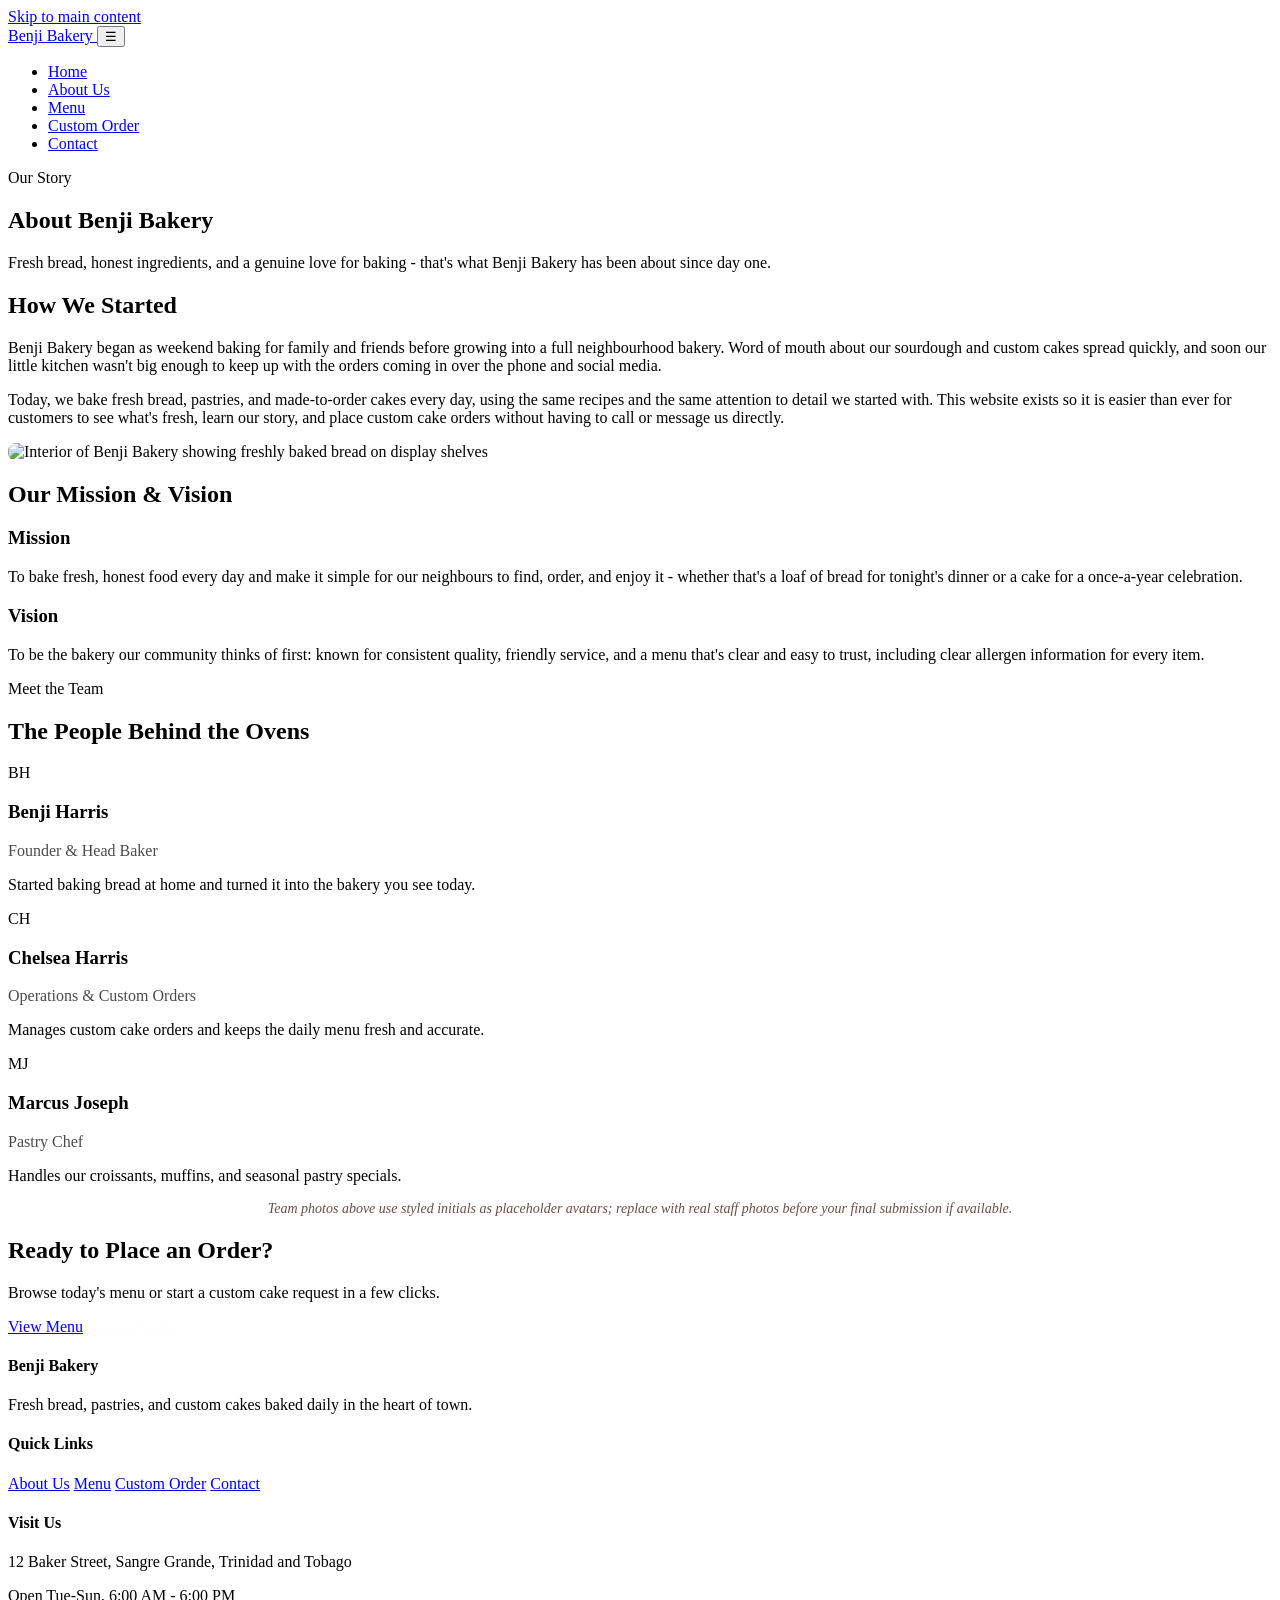
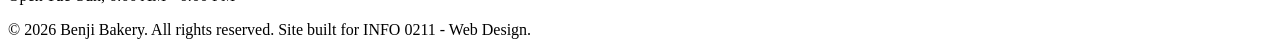
==== index.html @ ece798e8 "Add files via upload" ====
<!DOCTYPE html>
<html lang="en">
<head>
  <meta charset="UTF-8">
  <meta name="viewport" content="width=device-width, initial-scale=1.0">
  <title>About Us | Benji Bakery</title>
  <meta name="description" content="Learn about Benji Bakery's story, our mission and vision, and meet the small team behind the ovens.">
  <link rel="preconnect" href="https://fonts.googleapis.com">
  <link href="https://fonts.googleapis.com/css2?family=Playfair+Display:wght@500;600;700&family=Inter:wght@400;500;600;700&display=swap" rel="stylesheet">
  <link rel="stylesheet" href="css/style.css">
</head>
<body>

  <a class="skip-link" href="#main-content">Skip to main content</a>

  <header class="site-header">
    <div class="nav-wrapper">
      <a href="index.html" class="logo" aria-label="Benji Bakery home">
        <span>B</span>enji Bakery
      </a>
      <button class="nav-toggle" aria-expanded="false" aria-controls="primary-navigation" aria-label="Toggle navigation menu">&#9776;</button>
      <nav class="main-nav" id="primary-navigation" aria-label="Primary">
        <ul>
          <li><a href="index.html">Home</a></li>
          <li><a href="about.html" aria-current="page">About Us</a></li>
          <li><a href="menu.html">Menu</a></li>
          <li><a href="order.html">Custom Order</a></li>
          <li><a href="contact.html">Contact</a></li>
        </ul>
      </nav>
    </div>
  </header>

  <main id="main-content">

    <section class="bg-taupe" aria-labelledby="page-heading">
      <div class="container text-center">
        <p class="eyebrow">Our Story</p>
        <h1 id="page-heading">About Benji Bakery</h1>
        <p class="section-intro">Fresh bread, honest ingredients, and a genuine love for baking - that's what Benji Bakery has been about since day one.</p>
      </div>
    </section>

    <!-- Company history -->
    <section aria-labelledby="history-heading">
      <div class="container grid grid-2" style="align-items:center;">
        <div>
          <h2 id="history-heading">How We Started</h2>
          <p>
            Benji Bakery began as weekend baking for family and friends before growing into a
            full neighbourhood bakery. Word of mouth about our sourdough and custom cakes spread
            quickly, and soon our little kitchen wasn't big enough to keep up with the orders
            coming in over the phone and social media.
          </p>
          <p>
            Today, we bake fresh bread, pastries, and made-to-order cakes every day, using the
            same recipes and the same attention to detail we started with. This website exists
            so it is easier than ever for customers to see what's fresh, learn our story, and
            place custom cake orders without having to call or message us directly.
          </p>
        </div>
        <img src="https://images.pexels.com/photos/29380155/pexels-photo-29380155.jpeg?auto=compress&cs=tinysrgb&w=1200" alt="Interior of Benji Bakery showing freshly baked bread on display shelves" style="border-radius:8px;">
      </div>
    </section>

    <!-- Mission & vision -->
    <section class="bg-taupe" aria-labelledby="mission-heading">
      <div class="container">
        <h2 id="mission-heading" class="text-center">Our Mission &amp; Vision</h2>
        <div class="grid grid-2">
          <div class="info-card">
            <h3>Mission</h3>
            <p>
              To bake fresh, honest food every day and make it simple for our neighbours to find,
              order, and enjoy it - whether that's a loaf of bread for tonight's dinner or a cake
              for a once-a-year celebration.
            </p>
          </div>
          <div class="info-card">
            <h3>Vision</h3>
            <p>
              To be the bakery our community thinks of first: known for consistent quality,
              friendly service, and a menu that's clear and easy to trust, including clear
              allergen information for every item.
            </p>
          </div>
        </div>
      </div>
    </section>

    <!-- Team member profiles -->
    <section aria-labelledby="team-heading">
      <div class="container">
        <p class="eyebrow text-center">Meet the Team</p>
        <h2 id="team-heading" class="text-center">The People Behind the Ovens</h2>
        <div class="grid grid-3">
          <div class="team-member">
            <div class="avatar" aria-hidden="true">BH</div>
            <h3>Benji Harris</h3>
            <p class="eyebrow" style="color:var(--dark-brown); opacity:0.7;">Founder &amp; Head Baker</p>
            <p>Started baking bread at home and turned it into the bakery you see today.</p>
          </div>
          <div class="team-member">
            <div class="avatar" aria-hidden="true">CH</div>
            <h3>Chelsea Harris</h3>
            <p class="eyebrow" style="color:var(--dark-brown); opacity:0.7;">Operations &amp; Custom Orders</p>
            <p>Manages custom cake orders and keeps the daily menu fresh and accurate.</p>
          </div>
          <div class="team-member">
            <div class="avatar" aria-hidden="true">MJ</div>
            <h3>Marcus Joseph</h3>
            <p class="eyebrow" style="color:var(--dark-brown); opacity:0.7;">Pastry Chef</p>
            <p>Handles our croissants, muffins, and seasonal pastry specials.</p>
          </div>
        </div>
        <p style="text-align:center; font-size:0.875rem; color:#6d4c41; margin-top:1rem;">
          <em>Team photos above use styled initials as placeholder avatars; replace with real staff photos before your final submission if available.</em>
        </p>
      </div>
    </section>

    <section class="bg-brown" aria-labelledby="about-cta-heading">
      <div class="container text-center">
        <h2 id="about-cta-heading">Ready to Place an Order?</h2>
        <p>Browse today's menu or start a custom cake request in a few clicks.</p>
        <div class="hero-ctas">
          <a href="menu.html" class="btn btn-primary">View Menu</a>
          <a href="order.html" class="btn btn-secondary" style="border-color:#FFFDF9; color:#FFFDF9;">Custom Order</a>
        </div>
      </div>
    </section>

  </main>

  <footer class="site-footer">
    <div class="container">
      <div class="footer-grid">
        <div>
          <h4>Benji Bakery</h4>
          <p>Fresh bread, pastries, and custom cakes baked daily in the heart of town.</p>
        </div>
        <div>
          <h4>Quick Links</h4>
          <a href="about.html">About Us</a>
          <a href="menu.html">Menu</a>
          <a href="order.html">Custom Order</a>
          <a href="contact.html">Contact</a>
        </div>
        <div>
          <h4>Visit Us</h4>
          <p>12 Baker Street, Sangre Grande, Trinidad and Tobago</p>
          <p>Open Tue-Sun, 6:00 AM - 6:00 PM</p>
        </div>
      </div>
      <div class="footer-bottom">
        <p>&copy; 2026 Benji Bakery. All rights reserved. Site built for INFO 0211 - Web Design.</p>
      </div>
    </div>
  </footer>

  <script src="js/main.js"></script>
</body>
</html>
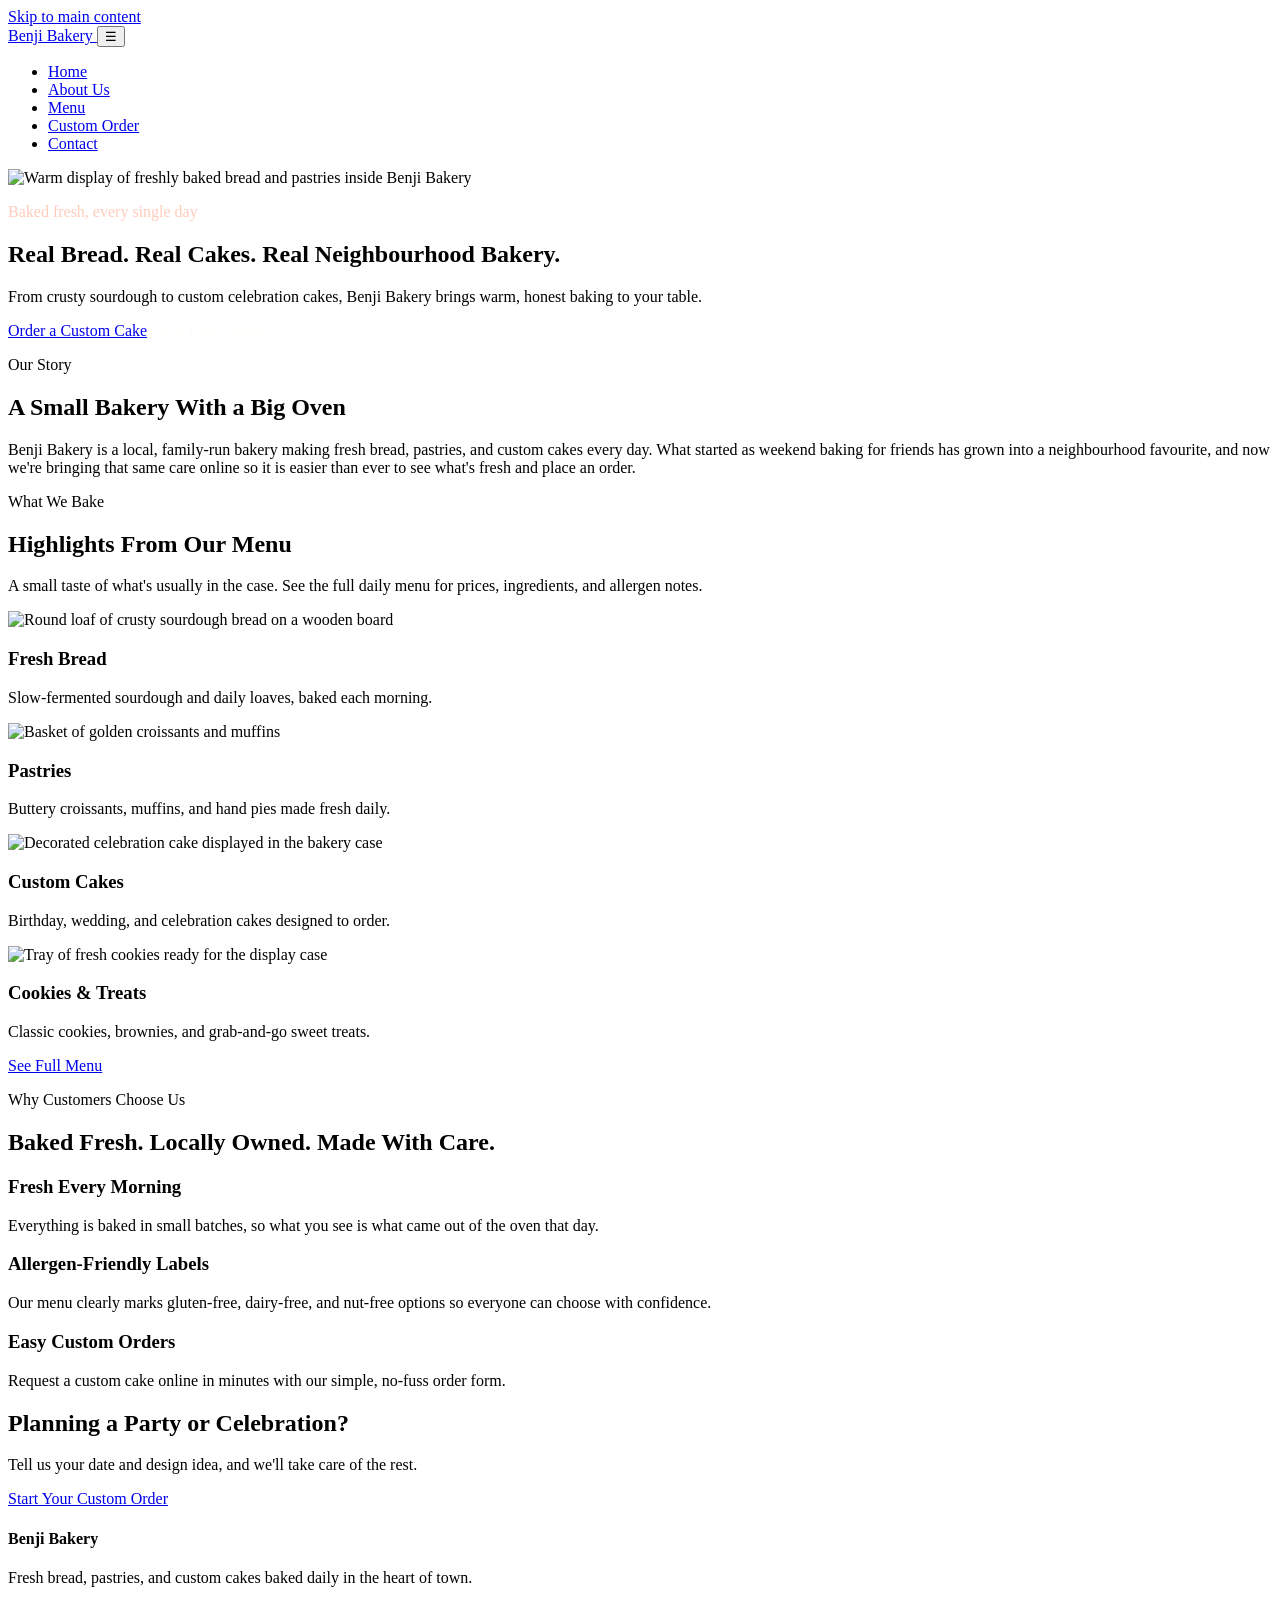
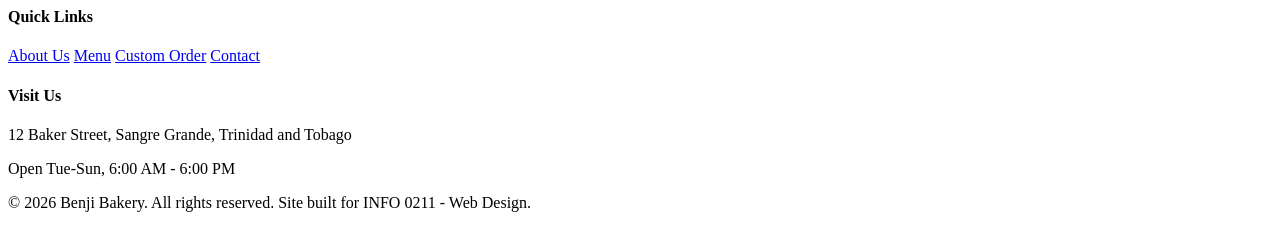
==== commit 6aa9605e: "Add files via upload" ====
--- a/index.html
+++ b/index.html
@@ -3,8 +3,8 @@
 <head>
   <meta charset="UTF-8">
   <meta name="viewport" content="width=device-width, initial-scale=1.0">
-  <title>About Us | Benji Bakery</title>
-  <meta name="description" content="Learn about Benji Bakery's story, our mission and vision, and meet the small team behind the ovens.">
+  <title>Benji Bakery | Fresh Bread, Pastries &amp; Custom Cakes</title>
+  <meta name="description" content="Benji Bakery is a local bakery serving fresh bread, pastries, and custom cakes. View our daily menu or request a custom cake order online.">
   <link rel="preconnect" href="https://fonts.googleapis.com">
   <link href="https://fonts.googleapis.com/css2?family=Playfair+Display:wght@500;600;700&family=Inter:wght@400;500;600;700&display=swap" rel="stylesheet">
   <link rel="stylesheet" href="css/style.css">
@@ -21,8 +21,8 @@
       <button class="nav-toggle" aria-expanded="false" aria-controls="primary-navigation" aria-label="Toggle navigation menu">&#9776;</button>
       <nav class="main-nav" id="primary-navigation" aria-label="Primary">
         <ul>
-          <li><a href="index.html">Home</a></li>
-          <li><a href="about.html" aria-current="page">About Us</a></li>
+          <li><a href="index.html" aria-current="page">Home</a></li>
+          <li><a href="about.html">About Us</a></li>
           <li><a href="menu.html">Menu</a></li>
           <li><a href="order.html">Custom Order</a></li>
           <li><a href="contact.html">Contact</a></li>
@@ -33,100 +33,109 @@
 
   <main id="main-content">
 
-    <section class="bg-taupe" aria-labelledby="page-heading">
-      <div class="container text-center">
-        <p class="eyebrow">Our Story</p>
-        <h1 id="page-heading">About Benji Bakery</h1>
-        <p class="section-intro">Fresh bread, honest ingredients, and a genuine love for baking - that's what Benji Bakery has been about since day one.</p>
+    <!-- Hero / Landing section -->
+    <section class="hero" aria-label="Welcome banner">
+      <img class="hero-bg" src="https://images.pexels.com/photos/3341067/pexels-photo-3341067.jpeg?auto=compress&cs=tinysrgb&w=1600" alt="Warm display of freshly baked bread and pastries inside Benji Bakery">
+      <div class="hero-content">
+        <p class="eyebrow" style="color:#FFCCBC;">Baked fresh, every single day</p>
+        <h1>Real Bread. Real Cakes. Real Neighbourhood Bakery.</h1>
+        <p>From crusty sourdough to custom celebration cakes, Benji Bakery brings warm, honest baking to your table.</p>
+        <div class="hero-ctas">
+          <a href="order.html" class="btn btn-primary">Order a Custom Cake</a>
+          <a href="menu.html" class="btn btn-secondary" style="border-color:#FFFDF9; color:#FFFDF9;">View Daily Menu</a>
+        </div>
       </div>
     </section>
 
-    <!-- Company history -->
-    <section aria-labelledby="history-heading">
-      <div class="container grid grid-2" style="align-items:center;">
-        <div>
-          <h2 id="history-heading">How We Started</h2>
-          <p>
-            Benji Bakery began as weekend baking for family and friends before growing into a
-            full neighbourhood bakery. Word of mouth about our sourdough and custom cakes spread
-            quickly, and soon our little kitchen wasn't big enough to keep up with the orders
-            coming in over the phone and social media.
-          </p>
-          <p>
-            Today, we bake fresh bread, pastries, and made-to-order cakes every day, using the
-            same recipes and the same attention to detail we started with. This website exists
-            so it is easier than ever for customers to see what's fresh, learn our story, and
-            place custom cake orders without having to call or message us directly.
-          </p>
-        </div>
-        <img src="https://images.pexels.com/photos/29380155/pexels-photo-29380155.jpeg?auto=compress&cs=tinysrgb&w=1200" alt="Interior of Benji Bakery showing freshly baked bread on display shelves" style="border-radius:8px;">
+    <!-- Introduce the company -->
+    <section aria-labelledby="intro-heading">
+      <div class="container">
+        <p class="eyebrow text-center">Our Story</p>
+        <h2 id="intro-heading" class="text-center">A Small Bakery With a Big Oven</h2>
+        <p class="section-intro">
+          Benji Bakery is a local, family-run bakery making fresh bread, pastries, and custom cakes
+          every day. What started as weekend baking for friends has grown into a neighbourhood
+          favourite, and now we're bringing that same care online so it is easier than ever to
+          see what's fresh and place an order.
+        </p>
       </div>
     </section>
 
-    <!-- Mission & vision -->
-    <section class="bg-taupe" aria-labelledby="mission-heading">
+    <!-- Highlight key products/services -->
+    <section class="bg-taupe" aria-labelledby="products-heading">
       <div class="container">
-        <h2 id="mission-heading" class="text-center">Our Mission &amp; Vision</h2>
-        <div class="grid grid-2">
-          <div class="info-card">
-            <h3>Mission</h3>
-            <p>
-              To bake fresh, honest food every day and make it simple for our neighbours to find,
-              order, and enjoy it - whether that's a loaf of bread for tonight's dinner or a cake
-              for a once-a-year celebration.
-            </p>
+        <p class="eyebrow text-center">What We Bake</p>
+        <h2 id="products-heading" class="text-center">Highlights From Our Menu</h2>
+        <p class="section-intro">A small taste of what's usually in the case. See the full daily menu for prices, ingredients, and allergen notes.</p>
+
+        <div class="grid grid-4">
+          <article class="card">
+            <img src="https://images.pexels.com/photos/5713769/pexels-photo-5713769.jpeg?auto=compress&cs=tinysrgb&w=800" alt="Round loaf of crusty sourdough bread on a wooden board">
+            <div class="card-body">
+              <h3>Fresh Bread</h3>
+              <p>Slow-fermented sourdough and daily loaves, baked each morning.</p>
+            </div>
+          </article>
+
+          <article class="card">
+            <img src="https://images.pexels.com/photos/2097522/pexels-photo-2097522.jpeg?auto=compress&cs=tinysrgb&w=800" alt="Basket of golden croissants and muffins">
+            <div class="card-body">
+              <h3>Pastries</h3>
+              <p>Buttery croissants, muffins, and hand pies made fresh daily.</p>
+            </div>
+          </article>
+
+          <article class="card">
+            <img src="https://images.pexels.com/photos/35228372/pexels-photo-35228372.jpeg?auto=compress&cs=tinysrgb&w=800" alt="Decorated celebration cake displayed in the bakery case">
+            <div class="card-body">
+              <h3>Custom Cakes</h3>
+              <p>Birthday, wedding, and celebration cakes designed to order.</p>
+            </div>
+          </article>
+
+          <article class="card">
+            <img src="https://images.pexels.com/photos/298217/pexels-photo-298217.jpeg?auto=compress&cs=tinysrgb&w=800" alt="Tray of fresh cookies ready for the display case">
+            <div class="card-body">
+              <h3>Cookies &amp; Treats</h3>
+              <p>Classic cookies, brownies, and grab-and-go sweet treats.</p>
+            </div>
+          </article>
+        </div>
+
+        <p class="text-center mt-lg">
+          <a href="menu.html" class="btn btn-primary">See Full Menu</a>
+        </p>
+      </div>
+    </section>
+
+    <!-- Why choose us -->
+    <section aria-labelledby="why-heading">
+      <div class="container">
+        <p class="eyebrow text-center">Why Customers Choose Us</p>
+        <h2 id="why-heading" class="text-center">Baked Fresh. Locally Owned. Made With Care.</h2>
+        <div class="grid grid-3">
+          <div class="text-center">
+            <h3>Fresh Every Morning</h3>
+            <p>Everything is baked in small batches, so what you see is what came out of the oven that day.</p>
           </div>
-          <div class="info-card">
-            <h3>Vision</h3>
-            <p>
-              To be the bakery our community thinks of first: known for consistent quality,
-              friendly service, and a menu that's clear and easy to trust, including clear
-              allergen information for every item.
-            </p>
+          <div class="text-center">
+            <h3>Allergen-Friendly Labels</h3>
+            <p>Our menu clearly marks gluten-free, dairy-free, and nut-free options so everyone can choose with confidence.</p>
+          </div>
+          <div class="text-center">
+            <h3>Easy Custom Orders</h3>
+            <p>Request a custom cake online in minutes with our simple, no-fuss order form.</p>
           </div>
         </div>
       </div>
     </section>
 
-    <!-- Team member profiles -->
-    <section aria-labelledby="team-heading">
-      <div class="container">
-        <p class="eyebrow text-center">Meet the Team</p>
-        <h2 id="team-heading" class="text-center">The People Behind the Ovens</h2>
-        <div class="grid grid-3">
-          <div class="team-member">
-            <div class="avatar" aria-hidden="true">BH</div>
-            <h3>Benji Harris</h3>
-            <p class="eyebrow" style="color:var(--dark-brown); opacity:0.7;">Founder &amp; Head Baker</p>
-            <p>Started baking bread at home and turned it into the bakery you see today.</p>
-          </div>
-          <div class="team-member">
-            <div class="avatar" aria-hidden="true">CH</div>
-            <h3>Chelsea Harris</h3>
-            <p class="eyebrow" style="color:var(--dark-brown); opacity:0.7;">Operations &amp; Custom Orders</p>
-            <p>Manages custom cake orders and keeps the daily menu fresh and accurate.</p>
-          </div>
-          <div class="team-member">
-            <div class="avatar" aria-hidden="true">MJ</div>
-            <h3>Marcus Joseph</h3>
-            <p class="eyebrow" style="color:var(--dark-brown); opacity:0.7;">Pastry Chef</p>
-            <p>Handles our croissants, muffins, and seasonal pastry specials.</p>
-          </div>
-        </div>
-        <p style="text-align:center; font-size:0.875rem; color:#6d4c41; margin-top:1rem;">
-          <em>Team photos above use styled initials as placeholder avatars; replace with real staff photos before your final submission if available.</em>
-        </p>
-      </div>
-    </section>
-
-    <section class="bg-brown" aria-labelledby="about-cta-heading">
+    <!-- Bottom CTA banner -->
+    <section class="bg-brown" aria-labelledby="cta-heading">
       <div class="container text-center">
-        <h2 id="about-cta-heading">Ready to Place an Order?</h2>
-        <p>Browse today's menu or start a custom cake request in a few clicks.</p>
-        <div class="hero-ctas">
-          <a href="menu.html" class="btn btn-primary">View Menu</a>
-          <a href="order.html" class="btn btn-secondary" style="border-color:#FFFDF9; color:#FFFDF9;">Custom Order</a>
-        </div>
+        <h2 id="cta-heading">Planning a Party or Celebration?</h2>
+        <p>Tell us your date and design idea, and we'll take care of the rest.</p>
+        <a href="order.html" class="btn btn-primary">Start Your Custom Order</a>
       </div>
     </section>
 
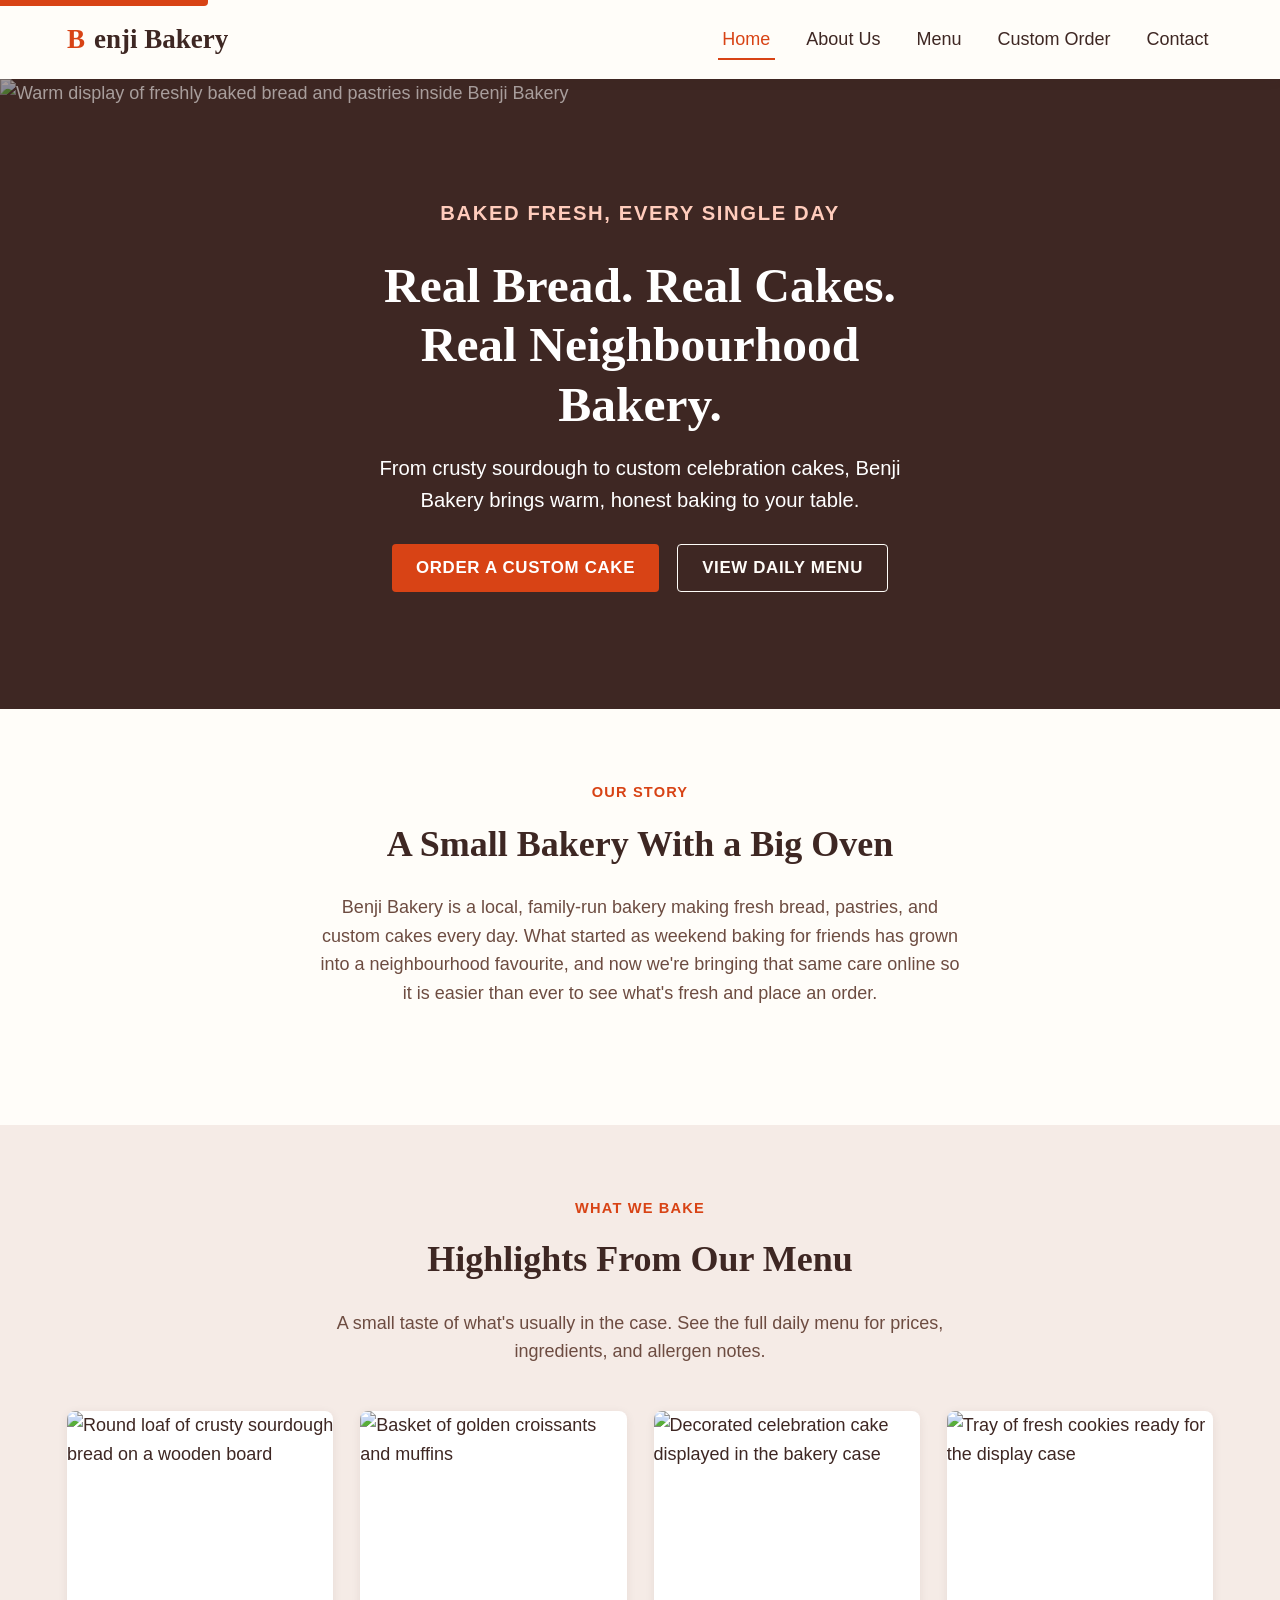
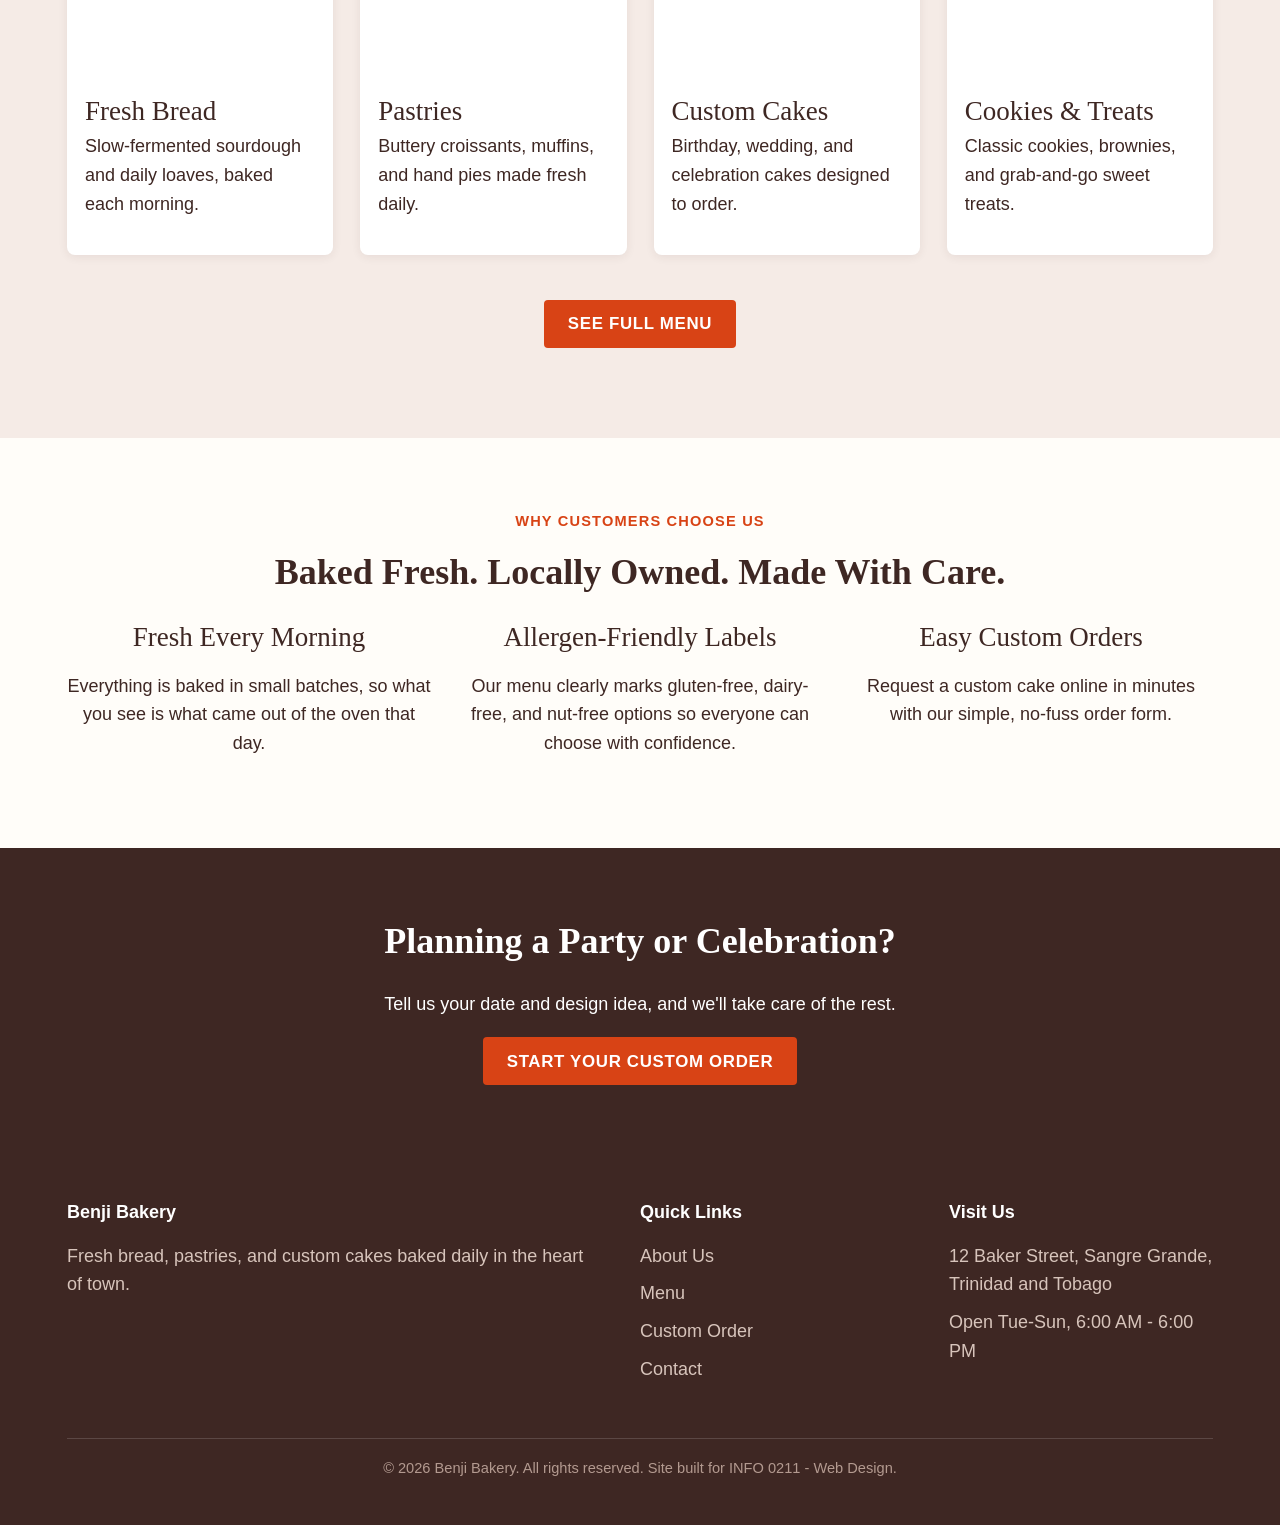
==== commit 55cba8a2: "Update index.html" ====
--- a/index.html
+++ b/index.html
@@ -7,7 +7,7 @@
   <meta name="description" content="Benji Bakery is a local bakery serving fresh bread, pastries, and custom cakes. View our daily menu or request a custom cake order online.">
   <link rel="preconnect" href="https://fonts.googleapis.com">
   <link href="https://fonts.googleapis.com/css2?family=Playfair+Display:wght@500;600;700&family=Inter:wght@400;500;600;700&display=swap" rel="stylesheet">
-  <link rel="stylesheet" href="css/style.css">
+  <link rel="stylesheet" href="/css/style.css">
 </head>
 <body>
 
--- a/css/style.css
+++ b/css/style.css
@@ -0,0 +1,675 @@
+/* ==========================================================================
+   Benji Bakery — Main Stylesheet
+   Built to match the Benji Bakery Style Guide (v1.0, 2026)
+   ========================================================================== */
+
+/* --- 1. CSS Custom Properties (Design Tokens from the Style Guide) --- */
+:root {
+  /* Primary palette */
+  --cream: #FFFDF9;
+  --dark-brown: #3E2723;
+  --amber-gold: #D84315;
+  --amber-gold-hover: #BF360C;
+
+  /* Secondary palette */
+  --soft-taupe: #F5EBE6;
+  --white: #FFFFFF;
+
+  /* Fonts */
+  --font-heading: 'Playfair Display', Georgia, serif;
+  --font-body: 'Inter', Arial, sans-serif;
+
+  /* Spacing scale */
+  --space-xs: 0.5rem;
+  --space-sm: 1rem;
+  --space-md: 1.5rem;
+  --space-lg: 2.5rem;
+  --space-xl: 4rem;
+
+  /* Effects */
+  --radius: 4px;
+  --shadow: 0 2px 10px rgba(62, 39, 35, 0.08);
+  --transition: 0.2s ease;
+}
+
+/* --- 2. Reset & Base --- */
+* {
+  box-sizing: border-box;
+  margin: 0;
+  padding: 0;
+}
+
+html {
+  scroll-behavior: smooth;
+  /* Responsive font sizing: base size scales gently with viewport width */
+  font-size: clamp(15px, 1vw + 12px, 18px);
+}
+
+body {
+  font-family: var(--font-body);
+  background-color: var(--cream);
+  color: var(--dark-brown);
+  line-height: 1.6;
+  overflow-x: hidden;
+}
+
+img {
+  max-width: 100%;
+  height: auto;
+  display: block;
+}
+
+a {
+  color: inherit;
+  text-decoration: none;
+}
+
+ul {
+  list-style: none;
+}
+
+.container {
+  width: 100%;
+  max-width: 1200px;
+  margin: 0 auto;
+  padding: 0 var(--space-md);
+}
+
+/* --- 3. Accessibility helpers --- */
+/* Visually hidden but available to screen readers */
+.visually-hidden {
+  position: absolute;
+  width: 1px;
+  height: 1px;
+  overflow: hidden;
+  clip: rect(0 0 0 0);
+  white-space: nowrap;
+}
+
+/* Skip-to-content link: hidden until focused via keyboard */
+.skip-link {
+  position: absolute;
+  top: -50px;
+  left: 0;
+  background: var(--amber-gold);
+  color: var(--white);
+  padding: 0.75rem 1.25rem;
+  z-index: 1000;
+  transition: top var(--transition);
+  border-radius: 0 0 var(--radius) 0;
+}
+
+.skip-link:focus {
+  top: 0;
+}
+
+/* Strong, visible focus state for keyboard navigation (WCAG 2.4.7) */
+a:focus-visible,
+button:focus-visible,
+input:focus-visible,
+textarea:focus-visible,
+select:focus-visible {
+  outline: 3px solid var(--amber-gold);
+  outline-offset: 2px;
+}
+
+/* --- 4. Typography (per Style Guide type scale) --- */
+h1, h2, h3, h4 {
+  font-family: var(--font-heading);
+  color: var(--dark-brown);
+  line-height: 1.2;
+}
+
+h1 {
+  font-weight: 700;
+  font-size: clamp(2rem, 4vw + 1rem, 2.75rem); /* ~32px - 44px, responsive */
+}
+
+h2 {
+  font-weight: 600;
+  font-size: clamp(1.5rem, 2.5vw + 1rem, 2rem); /* ~24px - 32px */
+  margin-bottom: var(--space-md);
+}
+
+h3 {
+  font-weight: 500;
+  font-size: clamp(1.25rem, 1.5vw + 1rem, 1.5rem); /* ~20px - 24px */
+  margin-bottom: var(--space-sm);
+}
+
+p {
+  margin-bottom: var(--space-sm);
+}
+
+.eyebrow {
+  font-size: 0.8125rem; /* 13px caption */
+  letter-spacing: 0.08em;
+  text-transform: uppercase;
+  color: var(--amber-gold);
+  font-weight: 600;
+}
+
+.section-intro {
+  max-width: 640px;
+  margin: 0 auto var(--space-lg);
+  text-align: center;
+  color: #6d4c41;
+}
+
+/* --- 5. Buttons & CTAs (per Style Guide specs) --- */
+.btn {
+  display: inline-flex;
+  align-items: center;
+  justify-content: center;
+  min-height: 48px;
+  padding: 0 24px;
+  border-radius: var(--radius);
+  font-family: var(--font-body);
+  font-weight: 600;
+  font-size: 0.9375rem; /* 15px */
+  text-transform: uppercase;
+  letter-spacing: 0.04em;
+  border: none;
+  cursor: pointer;
+  transition: background-color var(--transition), color var(--transition), transform var(--transition);
+}
+
+.btn-primary {
+  background-color: var(--amber-gold);
+  color: var(--white);
+}
+
+.btn-primary:hover,
+.btn-primary:focus-visible {
+  background-color: var(--amber-gold-hover);
+  transform: translateY(-1px);
+}
+
+.btn-secondary {
+  background-color: transparent;
+  color: var(--dark-brown);
+  border: 1.5px solid var(--dark-brown);
+}
+
+.btn-secondary:hover,
+.btn-secondary:focus-visible {
+  background-color: var(--dark-brown);
+  color: var(--white);
+}
+
+.text-link {
+  color: var(--amber-gold);
+  font-weight: 600;
+  border-bottom: 1.5px solid transparent;
+  transition: border-color var(--transition);
+}
+
+.text-link:hover,
+.text-link:focus-visible {
+  border-color: var(--amber-gold);
+}
+
+/* --- 6. Header / Navigation --- */
+.site-header {
+  position: sticky;
+  top: 0;
+  z-index: 100;
+  background-color: var(--cream);
+  box-shadow: var(--shadow);
+}
+
+.nav-wrapper {
+  display: flex;
+  align-items: center;
+  justify-content: space-between;
+  padding: var(--space-sm) var(--space-md);
+  max-width: 1200px;
+  margin: 0 auto;
+}
+
+.logo {
+  font-family: var(--font-heading);
+  font-size: 1.5rem;
+  font-weight: 700;
+  color: var(--dark-brown);
+  display: flex;
+  align-items: center;
+  gap: 0.5rem;
+}
+
+.logo span {
+  color: var(--amber-gold);
+}
+
+.nav-toggle {
+  display: none;
+  background: none;
+  border: 2px solid var(--dark-brown);
+  border-radius: var(--radius);
+  padding: 0.4rem 0.6rem;
+  font-size: 1.25rem;
+  cursor: pointer;
+  color: var(--dark-brown);
+}
+
+.main-nav ul {
+  display: flex;
+  gap: var(--space-md);
+  align-items: center;
+}
+
+.main-nav a {
+  font-weight: 500;
+  padding: 0.5rem 0.25rem;
+  border-bottom: 2px solid transparent;
+  transition: border-color var(--transition), color var(--transition);
+}
+
+.main-nav a:hover,
+.main-nav a:focus-visible,
+.main-nav a[aria-current="page"] {
+  color: var(--amber-gold);
+  border-color: var(--amber-gold);
+}
+
+/* --- 7. Hero section --- */
+.hero {
+  position: relative;
+  display: flex;
+  align-items: center;
+  min-height: 70vh;
+  color: var(--white);
+  background-color: var(--dark-brown);
+  overflow: hidden;
+}
+
+.hero img.hero-bg {
+  position: absolute;
+  inset: 0;
+  width: 100%;
+  height: 100%;
+  object-fit: cover;
+  opacity: 0.55;
+}
+
+.hero-content {
+  position: relative;
+  z-index: 2;
+  max-width: 640px;
+  padding: var(--space-lg) var(--space-md);
+  margin: 0 auto;
+  text-align: center;
+}
+
+.hero h1 {
+  color: var(--white);
+  margin-bottom: var(--space-sm);
+}
+
+.hero p {
+  font-size: 1.125rem;
+  margin-bottom: var(--space-md);
+}
+
+.hero-ctas {
+  display: flex;
+  gap: var(--space-sm);
+  justify-content: center;
+  flex-wrap: wrap;
+}
+
+/* --- 8. Generic section spacing --- */
+section {
+  padding: var(--space-xl) 0;
+}
+
+.bg-taupe {
+  background-color: var(--soft-taupe);
+}
+
+.bg-brown {
+  background-color: var(--dark-brown);
+  color: var(--white);
+}
+
+.bg-brown h2 {
+  color: var(--white);
+}
+
+/* --- 9. Grid & Flexbox layout utilities --- */
+.grid {
+  display: grid;
+  gap: var(--space-md);
+}
+
+.grid-2 { grid-template-columns: repeat(2, 1fr); }
+.grid-3 { grid-template-columns: repeat(3, 1fr); }
+.grid-4 { grid-template-columns: repeat(4, 1fr); }
+
+.flex-row {
+  display: flex;
+  gap: var(--space-md);
+  flex-wrap: wrap;
+}
+
+.flex-center {
+  display: flex;
+  align-items: center;
+  justify-content: center;
+}
+
+/* --- 10. Cards --- */
+.card {
+  background-color: var(--white);
+  border-radius: 8px;
+  overflow: hidden;
+  box-shadow: var(--shadow);
+  transition: transform var(--transition), box-shadow var(--transition);
+  display: flex;
+  flex-direction: column;
+}
+
+.card:hover {
+  transform: translateY(-4px);
+  box-shadow: 0 8px 20px rgba(62, 39, 35, 0.14);
+}
+
+.card img {
+  aspect-ratio: 1 / 1;
+  object-fit: cover;
+  width: 100%;
+}
+
+.card-body {
+  padding: var(--space-sm);
+  flex: 1;
+  display: flex;
+  flex-direction: column;
+}
+
+.card-body h3 {
+  margin-bottom: 0.25rem;
+}
+
+.card-price {
+  font-weight: 700;
+  color: var(--amber-gold);
+  margin-top: auto;
+  padding-top: var(--space-xs);
+}
+
+.badge {
+  display: inline-block;
+  font-size: 0.75rem;
+  font-weight: 600;
+  padding: 0.15rem 0.5rem;
+  border-radius: 999px;
+  background-color: var(--soft-taupe);
+  color: var(--dark-brown);
+  margin-right: 0.35rem;
+  margin-bottom: 0.35rem;
+}
+
+/* --- 11. Team member profiles (About page) --- */
+.team-member {
+  text-align: center;
+}
+
+.avatar {
+  width: 120px;
+  height: 120px;
+  border-radius: 50%;
+  margin: 0 auto var(--space-sm);
+  display: flex;
+  align-items: center;
+  justify-content: center;
+  font-family: var(--font-heading);
+  font-size: 2rem;
+  font-weight: 700;
+  color: var(--white);
+  background-color: var(--amber-gold);
+  border: 4px solid var(--soft-taupe);
+}
+
+/* --- 12. Forms (Custom Order / Feedback page) --- */
+.form-wrapper {
+  max-width: 640px;
+  margin: 0 auto;
+  background-color: var(--white);
+  padding: var(--space-lg);
+  border-radius: 8px;
+  box-shadow: var(--shadow);
+}
+
+.form-group {
+  margin-bottom: var(--space-md);
+}
+
+.form-group label {
+  display: block;
+  font-weight: 600;
+  margin-bottom: 0.4rem;
+}
+
+.required-flag {
+  color: var(--amber-gold);
+}
+
+.form-group input,
+.form-group select,
+.form-group textarea {
+  width: 100%;
+  font-family: var(--font-body);
+  font-size: 1rem;
+  padding: 0.75rem;
+  border: 1.5px solid #d8ccc4;
+  border-radius: var(--radius);
+  background-color: var(--cream);
+  color: var(--dark-brown);
+}
+
+.form-group input:focus,
+.form-group select:focus,
+.form-group textarea:focus {
+  outline: none;
+  border-color: var(--amber-gold);
+}
+
+.form-group small {
+  display: block;
+  color: #6d4c41;
+  margin-top: 0.25rem;
+  font-size: 0.8125rem;
+}
+
+.error-message {
+  display: block;
+  color: #B71C1C;
+  font-size: 0.8125rem;
+  margin-top: 0.35rem;
+  font-weight: 600;
+}
+
+.form-group.has-error input,
+.form-group.has-error select,
+.form-group.has-error textarea {
+  border-color: #B71C1C;
+}
+
+fieldset {
+  border: 1.5px solid #d8ccc4;
+  border-radius: var(--radius);
+  padding: var(--space-sm);
+  margin-bottom: var(--space-md);
+}
+
+fieldset legend {
+  font-weight: 600;
+  padding: 0 0.4rem;
+}
+
+.checkbox-row {
+  display: flex;
+  align-items: flex-start;
+  gap: 0.5rem;
+}
+
+.checkbox-row input {
+  width: auto;
+  margin-top: 0.3rem;
+}
+
+#form-success {
+  display: none;
+  background-color: #E8F5E9;
+  border: 1.5px solid #2E7D32;
+  color: #1B5E20;
+  padding: var(--space-sm);
+  border-radius: var(--radius);
+  margin-bottom: var(--space-md);
+  font-weight: 600;
+}
+
+/* --- 13. Info blocks (Contact page) --- */
+.info-card {
+  background-color: var(--white);
+  padding: var(--space-md);
+  border-radius: 8px;
+  box-shadow: var(--shadow);
+}
+
+.info-card h3 {
+  display: flex;
+  align-items: center;
+  gap: 0.5rem;
+}
+
+table.hours-table {
+  width: 100%;
+  border-collapse: collapse;
+}
+
+table.hours-table th,
+table.hours-table td {
+  text-align: left;
+  padding: 0.5rem 0.25rem;
+  border-bottom: 1px solid var(--soft-taupe);
+}
+
+.map-frame {
+  width: 100%;
+  border: 0;
+  border-radius: 8px;
+  min-height: 300px;
+}
+
+/* --- 14. Footer --- */
+.site-footer {
+  background-color: var(--dark-brown);
+  color: var(--cream);
+  padding: var(--space-lg) 0 var(--space-md);
+}
+
+.footer-grid {
+  display: grid;
+  grid-template-columns: 2fr 1fr 1fr;
+  gap: var(--space-lg);
+  margin-bottom: var(--space-lg);
+}
+
+.footer-grid h4 {
+  color: var(--white);
+  font-family: var(--font-body);
+  font-size: 1rem;
+  margin-bottom: var(--space-sm);
+}
+
+.footer-grid a,
+.footer-grid p {
+  color: #d7c4bb;
+  display: block;
+  margin-bottom: 0.5rem;
+}
+
+.footer-grid a:hover,
+.footer-grid a:focus-visible {
+  color: var(--amber-gold);
+}
+
+.footer-bottom {
+  border-top: 1px solid rgba(255,255,255,0.15);
+  padding-top: var(--space-sm);
+  text-align: center;
+  font-size: 0.8125rem;
+  color: #b39a90;
+}
+
+/* --- 15. Utility --- */
+.text-center { text-align: center; }
+.mt-lg { margin-top: var(--space-lg); }
+.mb-lg { margin-bottom: var(--space-lg); }
+
+/* --- 16. Responsive breakpoints --- */
+
+/* Tablet */
+@media (max-width: 900px) {
+  .grid-4 { grid-template-columns: repeat(2, 1fr); }
+  .grid-3 { grid-template-columns: repeat(2, 1fr); }
+  .footer-grid { grid-template-columns: 1fr 1fr; }
+}
+
+/* Mobile */
+@media (max-width: 640px) {
+  .nav-toggle {
+    display: block;
+  }
+
+  .main-nav {
+    display: none;
+    position: absolute;
+    top: 100%;
+    left: 0;
+    right: 0;
+    background-color: var(--cream);
+    box-shadow: var(--shadow);
+  }
+
+  .main-nav.open {
+    display: block;
+  }
+
+  .main-nav ul {
+    flex-direction: column;
+    align-items: stretch;
+    padding: var(--space-sm) var(--space-md) var(--space-md);
+    gap: 0;
+  }
+
+  .main-nav li {
+    border-bottom: 1px solid var(--soft-taupe);
+  }
+
+  .main-nav a {
+    display: block;
+    padding: 0.85rem 0.25rem;
+  }
+
+  .grid-2,
+  .grid-3,
+  .grid-4 {
+    grid-template-columns: 1fr;
+  }
+
+  .footer-grid {
+    grid-template-columns: 1fr;
+    gap: var(--space-md);
+  }
+
+  .hero {
+    min-height: 60vh;
+  }
+
+  .form-wrapper {
+    padding: var(--space-md);
+  }
+}
